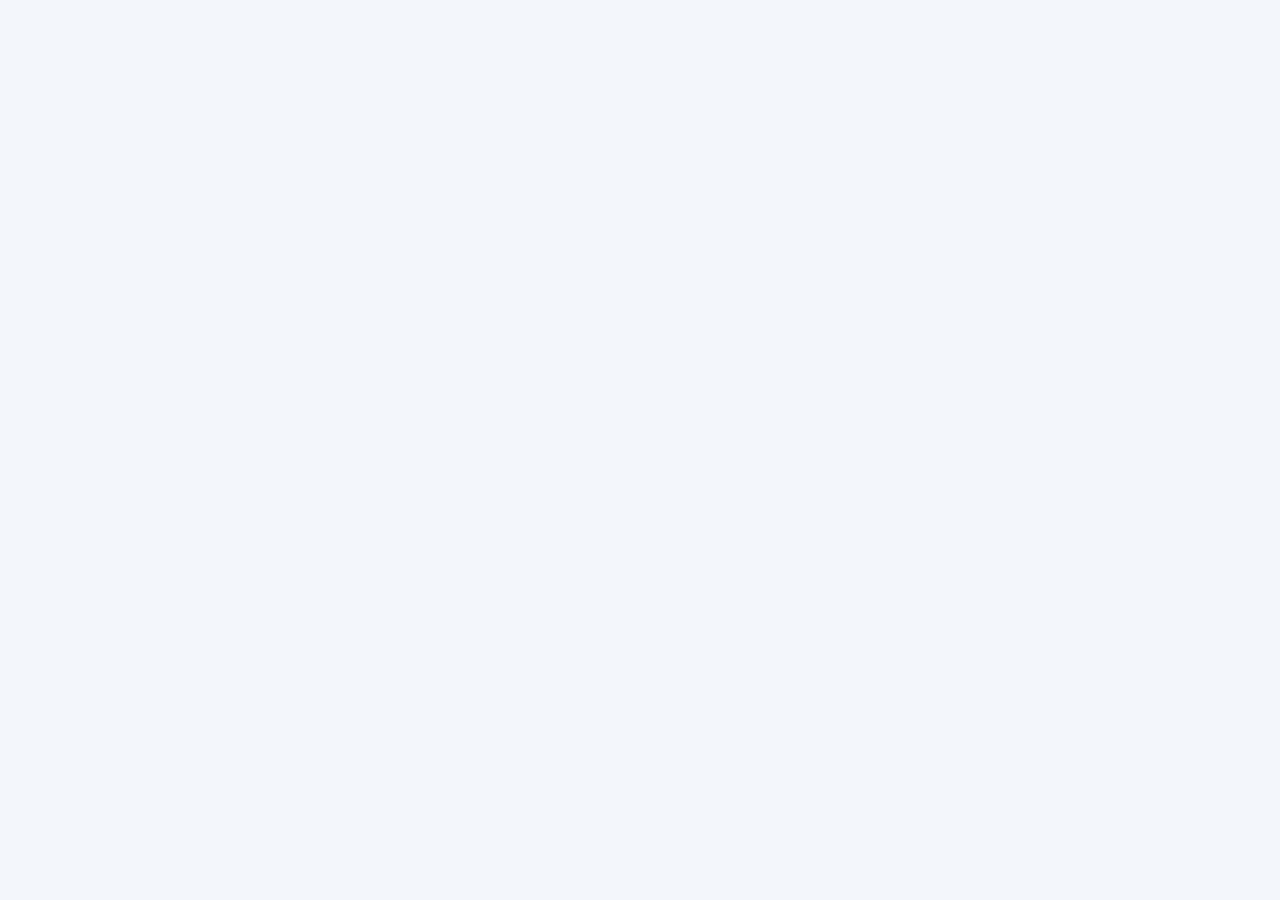
==== admin.html @ e11fe317 "Add files via upload" ====
<!DOCTYPE html>
<html lang="ja">
<head>
  <meta charset="UTF-8">
  <meta name="viewport" content="width=device-width, initial-scale=1.0">
  <title>飲食料品製造業 模擬試験 管理画面</title>
  <link rel="stylesheet" href="style.css">
</head>
<body>
<div id="adminApp"></div>
<script src="config.js"></script>
<script src="admin.js"></script>
</body>
</html>
---- style.css ----
*{box-sizing:border-box}
:root{--navy:#172033;--blue:#2463eb;--light:#f3f6fb;--border:#dce2ea;--text:#1d2735;--muted:#687386;--green:#1f9d62;--yellow:#f0b429;--red:#c53945}
body{margin:0;background:var(--light);color:var(--text);font-family:Arial,"Noto Sans JP",sans-serif}
button,input,select,textarea{font:inherit}.hidden{display:none!important}
.topbar{height:64px;background:var(--navy);color:#fff;display:flex;align-items:center;padding:0 22px;gap:18px;position:sticky;top:0;z-index:10}
.brand{font-weight:800;white-space:nowrap}.top-title{flex:1;color:#d9e1ef}.timer{background:#fff;color:var(--navy);font-weight:800;padding:8px 12px;border-radius:6px;min-width:85px;text-align:center}
.page{max-width:1180px;margin:auto;padding:28px 18px}.hero,.panel{background:#fff;border:1px solid var(--border);border-radius:12px;padding:24px;margin-bottom:18px}
.hero h1{margin:0 0 8px;font-size:28px}.hero p{margin:0;color:var(--muted)}
.exam-list{display:grid;grid-template-columns:repeat(auto-fit,minmax(240px,1fr));gap:16px}
.exam-card{background:#fff;border:1px solid var(--border);border-radius:10px;padding:20px}.exam-card h2{font-size:19px;margin:0 0 8px}
.meta{color:var(--muted);font-size:13px;line-height:1.8;margin-bottom:14px}
.primary{background:var(--blue);border:1px solid var(--blue);color:#fff}.secondary{background:#fff;border:1px solid var(--border);color:var(--text)}
.danger{background:var(--red);border:1px solid var(--red);color:#fff}.btn{padding:10px 15px;border-radius:7px;cursor:pointer;font-weight:700}.full{width:100%}
.form-card{max-width:580px;margin:30px auto;background:#fff;border:1px solid var(--border);border-radius:12px;padding:28px}
.field{margin:14px 0}.field label{display:block;font-weight:700;margin-bottom:7px}.field input,.field select,.field textarea{width:100%;padding:11px;border:1px solid var(--border);border-radius:6px;background:#fff}
.rules{background:#f8fafc;border:1px solid var(--border);padding:14px;border-radius:7px;color:var(--muted);font-size:13px;line-height:1.8;margin:18px 0}
.exam-layout{display:grid;grid-template-columns:250px minmax(0,1fr);min-height:calc(100vh - 64px)}
.sidebar{background:#fff;border-right:1px solid var(--border);padding:17px;display:flex;flex-direction:column;gap:15px}
.student-box{border-bottom:1px solid var(--border);padding-bottom:12px}.student-box small{color:var(--muted)}
.question-grid{display:grid;grid-template-columns:repeat(5,1fr);gap:6px;max-height:430px;overflow:auto}
.q-btn{height:34px;border:1px solid var(--border);background:#fff;border-radius:4px;cursor:pointer;font-weight:700}
.q-btn.current{background:var(--blue);border-color:var(--blue);color:#fff}.q-btn.answered{background:#e9f7ef;border-color:#91d4b2;color:#17724a}.q-btn.marked{box-shadow:inset 0 -4px 0 var(--yellow)}
.legend{font-size:11px;color:var(--muted);line-height:1.8}.submit{margin-top:auto;background:var(--red);color:#fff;border:0;padding:12px;border-radius:7px;cursor:pointer;font-weight:700}
.exam-main{padding:26px 4vw;max-width:1050px;width:100%;margin:auto}.q-head{display:flex;justify-content:space-between;gap:10px;align-items:center;margin-bottom:12px}
.badge{font-size:11px;background:#e8efff;color:var(--blue);padding:5px 8px;border-radius:4px;font-weight:800}
.mark{background:#fff;border:1px solid var(--border);padding:8px 12px;border-radius:6px;cursor:pointer}.mark.active{background:#fff5d8;border-color:var(--yellow)}
.q-card{background:#fff;border:1px solid var(--border);border-radius:10px;padding:30px;min-height:430px}.question{font-size:20px;line-height:1.8;font-weight:600;white-space:pre-wrap;margin-bottom:25px}
.choice{display:flex;gap:12px;padding:15px;border:1px solid var(--border);border-radius:7px;margin:10px 0;cursor:pointer;background:#fff}
.choice.selected{border:2px solid var(--blue);background:#f3f7ff;padding:14px}.letter{width:30px;height:30px;border:1px solid #b9c1ce;border-radius:50%;display:grid;place-items:center;font-weight:700;flex:none}.selected .letter{background:var(--blue);border-color:var(--blue);color:#fff}
.nav{display:flex;justify-content:space-between;margin-top:18px}.nav button{padding:10px 18px;border-radius:6px;cursor:pointer;font-weight:700}
.result-wrap{max-width:900px;margin:30px auto;background:#fff;border:1px solid var(--border);border-radius:12px;padding:26px}
.score{font-size:60px;font-weight:900;text-align:center;color:var(--blue)}.pass{text-align:center;font-size:20px;font-weight:800;color:var(--green)}.fail{text-align:center;font-size:20px;font-weight:800;color:var(--red)}
.summary-grid{display:grid;grid-template-columns:repeat(auto-fit,minmax(150px,1fr));gap:10px;margin:20px 0}.summary-card{background:#f8fafc;border:1px solid var(--border);padding:13px;border-radius:8px}.summary-card b{display:block;font-size:20px;margin-top:5px}
.note{color:var(--muted);font-size:12px;margin-top:12px}
.calc-fab{position:fixed;right:15px;bottom:15px;width:32px;height:32px;border-radius:8px;border:1px solid #bec7d3;background:#fff;box-shadow:0 3px 10px #0002;cursor:pointer;z-index:50;font-size:17px;padding:0}
.calculator{position:fixed;right:15px;bottom:56px;width:190px;background:#fff;border:1px solid #c7ced8;border-radius:9px;box-shadow:0 12px 32px #0003;z-index:49;overflow:hidden}
.calc-head{height:34px;background:var(--navy);color:#fff;display:flex;align-items:center;justify-content:space-between;padding:0 9px;font-size:12px}.calc-head button{border:0;background:none;color:#fff;font-size:18px;cursor:pointer}
.calc-display{width:100%;border:0;border-bottom:1px solid var(--border);padding:10px;text-align:right;font-size:20px;background:#f8fafc}.calc-grid{display:grid;grid-template-columns:repeat(4,1fr);gap:4px;padding:6px}.calc-grid button{height:34px;border:1px solid var(--border);background:#f8fafc;border-radius:4px;cursor:pointer;font-size:12px}.calc-grid .wide{grid-column:span 2}
.admin-tabs{display:flex;gap:8px;flex-wrap:wrap;margin-bottom:16px}.admin-tabs button.active{background:var(--blue);color:#fff;border-color:var(--blue)}
.toolbar{display:flex;gap:10px;flex-wrap:wrap;margin:12px 0}.toolbar input,.toolbar select{padding:10px;border:1px solid var(--border);border-radius:6px;background:#fff}
.table-wrap{overflow:auto}.data-table{width:100%;border-collapse:collapse;font-size:13px}.data-table th,.data-table td{padding:10px;border-bottom:1px solid var(--border);text-align:left;white-space:nowrap}.data-table th{background:#f8fafc}
.cat-mini{font-size:12px;color:var(--muted);line-height:1.6}.weak{color:var(--red);font-weight:700}.good{color:var(--green);font-weight:700}
.code-help{background:#f8fafc;border:1px solid var(--border);padding:12px;border-radius:7px;font-size:12px;white-space:pre-wrap}
@media(max-width:760px){.exam-layout{grid-template-columns:1fr}.sidebar{border-right:0;border-bottom:1px solid var(--border);padding:10px}.student-box,.legend{display:none}.question-grid{grid-template-columns:repeat(11,34px);max-height:none;overflow-x:auto}.exam-main{padding:15px}.q-card{padding:20px;min-height:360px}.top-title{display:none}.brand{font-size:13px}}

/* ===== AIDEM / アイデムグローバル / TEAM アイトク Branding ===== */
.brandbar{
  min-height:78px;background:#fff;border-bottom:1px solid var(--border);
  display:flex;align-items:center;gap:18px;padding:10px 22px;position:sticky;top:0;z-index:20;
  box-shadow:0 2px 10px rgba(23,32,51,.06)
}
.brand-logos{display:flex;align-items:center;gap:10px;min-width:0}
.brand-logo{display:block;object-fit:contain}
.brand-logo.aidem{width:105px;height:40px}
.brand-logo.global{width:190px;height:42px}
.brand-logo.aitoku{width:100px;height:32px}
.brand-sep{font-size:24px;color:#a2acba;font-weight:300}
.team-brand{display:flex;align-items:center;gap:6px;border-left:1px solid #e4e8ee;padding-left:10px}
.team-label{font-size:10px;font-weight:800;letter-spacing:.12em;color:#687386}
.brand-title{flex:1;text-align:right;font-weight:800;color:#263246;font-size:16px}
.brandbar .timer{background:var(--navy);color:#fff}

.exam-card{position:relative;overflow:hidden}
.exam-card-visual{height:105px;margin:-8px -8px 12px;display:flex;align-items:center;justify-content:center;background:#fbfcf8;border-radius:8px}
.exam-mascot{max-height:98px;max-width:92%;object-fit:contain}
.sidebar-mascot{text-align:center;margin-top:auto}
.sidebar-mascot img{max-width:105px;max-height:90px;object-fit:contain;opacity:.92}
.result-wrap{position:relative;overflow:hidden}
.result-mascot{position:absolute;right:18px;top:15px;width:95px;height:85px;display:flex;align-items:center;justify-content:center;opacity:.9}
.result-mascot img{max-width:100%;max-height:100%;object-fit:contain}
.admin-logout{max-width:1180px;margin:12px auto -10px;padding:0 18px;text-align:right}

@media(max-width:900px){
  .brandbar{padding:8px 12px;gap:8px;flex-wrap:wrap}
  .brand-logo.aidem{width:76px;height:30px}
  .brand-logo.global{width:125px;height:31px}
  .brand-logo.aitoku{width:72px;height:25px}
  .brand-sep{font-size:18px}
  .brand-title{width:100%;text-align:left;font-size:13px}
}
@media(max-width:560px){
  .brand-logo.global{width:105px}
  .brand-logo.aidem{width:66px}
  .team-label,.brand-sep{display:none}
  .team-brand{padding-left:5px}
  .brand-logo.aitoku{width:62px}
}

/* Final brand adjustments: exact supplied assets, no TEAM text */
.team-brand{border-left:1px solid #e4e8ee;padding-left:10px;display:flex;align-items:center}
.team-label{display:none!important}
.brand-logo.global{width:210px;height:46px;object-fit:contain}
.brand-logo.aitoku{width:135px;height:42px;object-fit:contain}
.brand-logo.aidem{object-fit:contain}
@media(max-width:700px){
 .brand-logo.global{width:135px;height:32px}
 .brand-logo.aitoku{width:88px;height:30px}
}
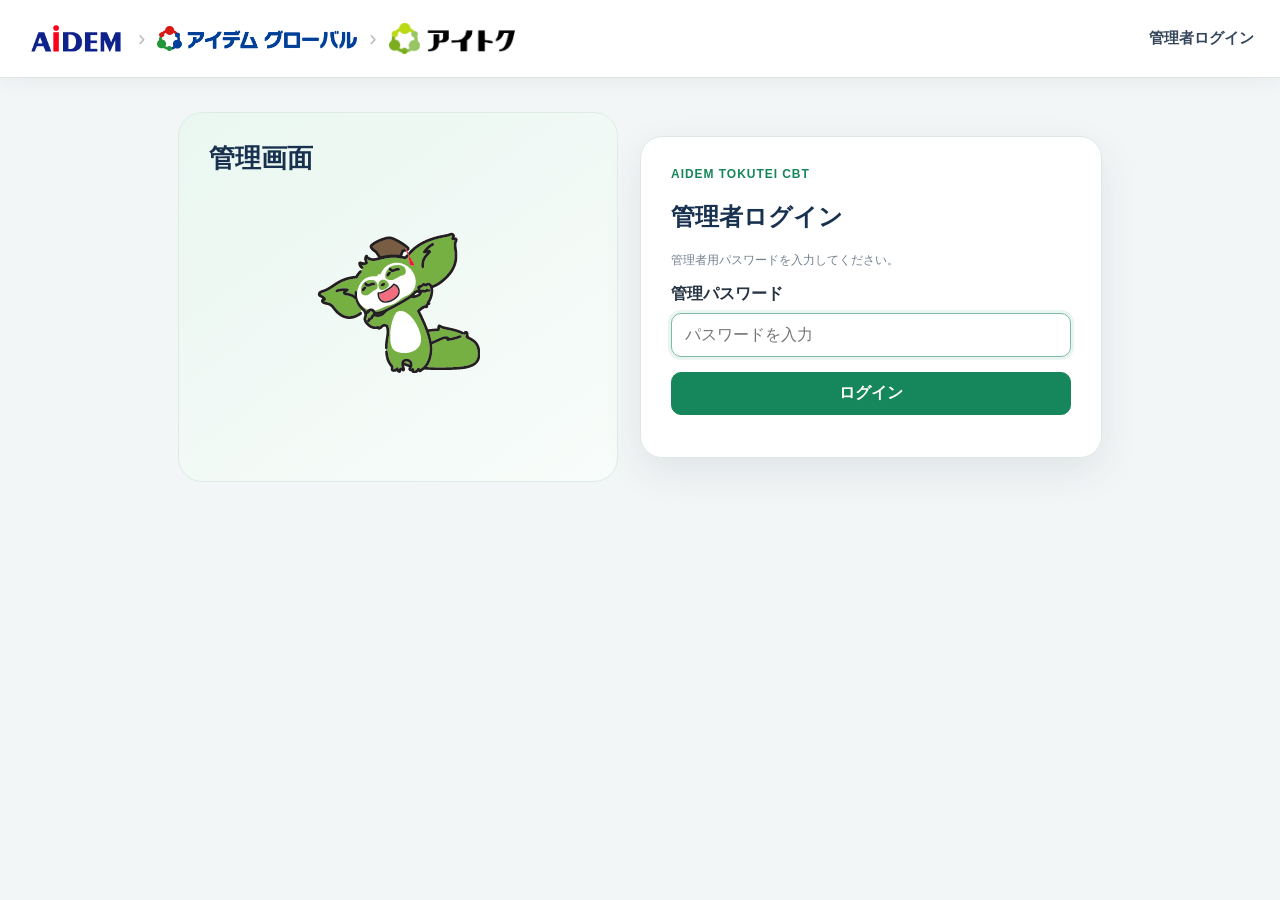
==== commit 7147929e: "Update admin.html" ====
--- a/admin.html
+++ b/admin.html
@@ -1,14 +1,34 @@
 <!DOCTYPE html>
 <html lang="ja">
+
 <head>
+
   <meta charset="UTF-8">
-  <meta name="viewport" content="width=device-width, initial-scale=1.0">
-  <title>飲食料品製造業 模擬試験 管理画面</title>
-  <link rel="stylesheet" href="style.css">
+
+  <meta
+    name="viewport"
+    content="width=device-width, initial-scale=1.0"
+  >
+
+  <title>
+    飲食料品製造業 模擬試験 管理画面
+  </title>
+
+  <link
+    rel="stylesheet"
+    href="style.css"
+  >
+
 </head>
-<body>
-<div id="adminApp"></div>
-<script src="config.js"></script>
-<script src="admin.js"></script>
+
+
+<body class="admin-page">
+
+  <div id="adminApp"></div>
+
+  <script src="config.js"></script>
+  <script src="admin.js"></script>
+
 </body>
-</html>+
+</html>
--- a/style.css
+++ b/style.css
@@ -1,98 +1,1116 @@
 *{box-sizing:border-box}
-:root{--navy:#172033;--blue:#2463eb;--light:#f3f6fb;--border:#dce2ea;--text:#1d2735;--muted:#687386;--green:#1f9d62;--yellow:#f0b429;--red:#c53945}
-body{margin:0;background:var(--light);color:var(--text);font-family:Arial,"Noto Sans JP",sans-serif}
-button,input,select,textarea{font:inherit}.hidden{display:none!important}
-.topbar{height:64px;background:var(--navy);color:#fff;display:flex;align-items:center;padding:0 22px;gap:18px;position:sticky;top:0;z-index:10}
-.brand{font-weight:800;white-space:nowrap}.top-title{flex:1;color:#d9e1ef}.timer{background:#fff;color:var(--navy);font-weight:800;padding:8px 12px;border-radius:6px;min-width:85px;text-align:center}
-.page{max-width:1180px;margin:auto;padding:28px 18px}.hero,.panel{background:#fff;border:1px solid var(--border);border-radius:12px;padding:24px;margin-bottom:18px}
-.hero h1{margin:0 0 8px;font-size:28px}.hero p{margin:0;color:var(--muted)}
-.exam-list{display:grid;grid-template-columns:repeat(auto-fit,minmax(240px,1fr));gap:16px}
-.exam-card{background:#fff;border:1px solid var(--border);border-radius:10px;padding:20px}.exam-card h2{font-size:19px;margin:0 0 8px}
-.meta{color:var(--muted);font-size:13px;line-height:1.8;margin-bottom:14px}
-.primary{background:var(--blue);border:1px solid var(--blue);color:#fff}.secondary{background:#fff;border:1px solid var(--border);color:var(--text)}
-.danger{background:var(--red);border:1px solid var(--red);color:#fff}.btn{padding:10px 15px;border-radius:7px;cursor:pointer;font-weight:700}.full{width:100%}
-.form-card{max-width:580px;margin:30px auto;background:#fff;border:1px solid var(--border);border-radius:12px;padding:28px}
-.field{margin:14px 0}.field label{display:block;font-weight:700;margin-bottom:7px}.field input,.field select,.field textarea{width:100%;padding:11px;border:1px solid var(--border);border-radius:6px;background:#fff}
-.rules{background:#f8fafc;border:1px solid var(--border);padding:14px;border-radius:7px;color:var(--muted);font-size:13px;line-height:1.8;margin:18px 0}
-.exam-layout{display:grid;grid-template-columns:250px minmax(0,1fr);min-height:calc(100vh - 64px)}
-.sidebar{background:#fff;border-right:1px solid var(--border);padding:17px;display:flex;flex-direction:column;gap:15px}
-.student-box{border-bottom:1px solid var(--border);padding-bottom:12px}.student-box small{color:var(--muted)}
-.question-grid{display:grid;grid-template-columns:repeat(5,1fr);gap:6px;max-height:430px;overflow:auto}
-.q-btn{height:34px;border:1px solid var(--border);background:#fff;border-radius:4px;cursor:pointer;font-weight:700}
-.q-btn.current{background:var(--blue);border-color:var(--blue);color:#fff}.q-btn.answered{background:#e9f7ef;border-color:#91d4b2;color:#17724a}.q-btn.marked{box-shadow:inset 0 -4px 0 var(--yellow)}
-.legend{font-size:11px;color:var(--muted);line-height:1.8}.submit{margin-top:auto;background:var(--red);color:#fff;border:0;padding:12px;border-radius:7px;cursor:pointer;font-weight:700}
-.exam-main{padding:26px 4vw;max-width:1050px;width:100%;margin:auto}.q-head{display:flex;justify-content:space-between;gap:10px;align-items:center;margin-bottom:12px}
-.badge{font-size:11px;background:#e8efff;color:var(--blue);padding:5px 8px;border-radius:4px;font-weight:800}
-.mark{background:#fff;border:1px solid var(--border);padding:8px 12px;border-radius:6px;cursor:pointer}.mark.active{background:#fff5d8;border-color:var(--yellow)}
-.q-card{background:#fff;border:1px solid var(--border);border-radius:10px;padding:30px;min-height:430px}.question{font-size:20px;line-height:1.8;font-weight:600;white-space:pre-wrap;margin-bottom:25px}
-.choice{display:flex;gap:12px;padding:15px;border:1px solid var(--border);border-radius:7px;margin:10px 0;cursor:pointer;background:#fff}
-.choice.selected{border:2px solid var(--blue);background:#f3f7ff;padding:14px}.letter{width:30px;height:30px;border:1px solid #b9c1ce;border-radius:50%;display:grid;place-items:center;font-weight:700;flex:none}.selected .letter{background:var(--blue);border-color:var(--blue);color:#fff}
-.nav{display:flex;justify-content:space-between;margin-top:18px}.nav button{padding:10px 18px;border-radius:6px;cursor:pointer;font-weight:700}
-.result-wrap{max-width:900px;margin:30px auto;background:#fff;border:1px solid var(--border);border-radius:12px;padding:26px}
-.score{font-size:60px;font-weight:900;text-align:center;color:var(--blue)}.pass{text-align:center;font-size:20px;font-weight:800;color:var(--green)}.fail{text-align:center;font-size:20px;font-weight:800;color:var(--red)}
-.summary-grid{display:grid;grid-template-columns:repeat(auto-fit,minmax(150px,1fr));gap:10px;margin:20px 0}.summary-card{background:#f8fafc;border:1px solid var(--border);padding:13px;border-radius:8px}.summary-card b{display:block;font-size:20px;margin-top:5px}
-.note{color:var(--muted);font-size:12px;margin-top:12px}
-.calc-fab{position:fixed;right:15px;bottom:15px;width:32px;height:32px;border-radius:8px;border:1px solid #bec7d3;background:#fff;box-shadow:0 3px 10px #0002;cursor:pointer;z-index:50;font-size:17px;padding:0}
-.calculator{position:fixed;right:15px;bottom:56px;width:190px;background:#fff;border:1px solid #c7ced8;border-radius:9px;box-shadow:0 12px 32px #0003;z-index:49;overflow:hidden}
-.calc-head{height:34px;background:var(--navy);color:#fff;display:flex;align-items:center;justify-content:space-between;padding:0 9px;font-size:12px}.calc-head button{border:0;background:none;color:#fff;font-size:18px;cursor:pointer}
-.calc-display{width:100%;border:0;border-bottom:1px solid var(--border);padding:10px;text-align:right;font-size:20px;background:#f8fafc}.calc-grid{display:grid;grid-template-columns:repeat(4,1fr);gap:4px;padding:6px}.calc-grid button{height:34px;border:1px solid var(--border);background:#f8fafc;border-radius:4px;cursor:pointer;font-size:12px}.calc-grid .wide{grid-column:span 2}
-.admin-tabs{display:flex;gap:8px;flex-wrap:wrap;margin-bottom:16px}.admin-tabs button.active{background:var(--blue);color:#fff;border-color:var(--blue)}
-.toolbar{display:flex;gap:10px;flex-wrap:wrap;margin:12px 0}.toolbar input,.toolbar select{padding:10px;border:1px solid var(--border);border-radius:6px;background:#fff}
-.table-wrap{overflow:auto}.data-table{width:100%;border-collapse:collapse;font-size:13px}.data-table th,.data-table td{padding:10px;border-bottom:1px solid var(--border);text-align:left;white-space:nowrap}.data-table th{background:#f8fafc}
-.cat-mini{font-size:12px;color:var(--muted);line-height:1.6}.weak{color:var(--red);font-weight:700}.good{color:var(--green);font-weight:700}
-.code-help{background:#f8fafc;border:1px solid var(--border);padding:12px;border-radius:7px;font-size:12px;white-space:pre-wrap}
-@media(max-width:760px){.exam-layout{grid-template-columns:1fr}.sidebar{border-right:0;border-bottom:1px solid var(--border);padding:10px}.student-box,.legend{display:none}.question-grid{grid-template-columns:repeat(11,34px);max-height:none;overflow-x:auto}.exam-main{padding:15px}.q-card{padding:20px;min-height:360px}.top-title{display:none}.brand{font-size:13px}}
-
-/* ===== AIDEM / アイデムグローバル / TEAM アイトク Branding ===== */
+
+:root{
+  --navy:#18314f;
+  --blue:#2674d9;
+  --mint:#eaf7f1;
+  --mint2:#f5fbf8;
+  --green:#16865c;
+  --light:#f4f7f8;
+  --border:#dfe7e5;
+  --text:#253342;
+  --muted:#72808e;
+  --yellow:#e9ad31;
+  --red:#c64b57;
+  --white:#fff;
+  --shadow:0 14px 38px rgba(31,58,72,.09);
+}
+
+html{
+  min-height:100%;
+}
+
+body{
+  margin:0;
+  min-height:100vh;
+  background:linear-gradient(
+    180deg,
+    #f7fbf9 0,
+    #f3f6f8 46%,
+    #eef4f3 100%
+  );
+  color:var(--text);
+  font-family:Arial,"Noto Sans JP",sans-serif;
+}
+
+button,
+input,
+select,
+textarea{
+  font:inherit;
+}
+
+.hidden{
+  display:none!important;
+}
+
+/* =========================
+   BUTTON
+========================= */
+
+button{
+  transition:.18s ease;
+}
+
+.btn{
+  padding:10px 16px;
+  border-radius:10px;
+  cursor:pointer;
+  font-weight:800;
+}
+
+.btn:hover:not(:disabled){
+  transform:translateY(-1px);
+}
+
+.btn:disabled{
+  opacity:.55;
+  cursor:not-allowed;
+}
+
+.primary{
+  background:var(--green);
+  border:1px solid var(--green);
+  color:#fff;
+}
+
+.secondary{
+  background:#fff;
+  border:1px solid var(--border);
+  color:var(--text);
+}
+
+.danger{
+  background:var(--red);
+  border:1px solid var(--red);
+  color:#fff;
+}
+
+.full{
+  width:100%;
+}
+
+/* =========================
+   HEADER / LOGO
+========================= */
+
 .brandbar{
-  min-height:78px;background:#fff;border-bottom:1px solid var(--border);
-  display:flex;align-items:center;gap:18px;padding:10px 22px;position:sticky;top:0;z-index:20;
-  box-shadow:0 2px 10px rgba(23,32,51,.06)
-}
-.brand-logos{display:flex;align-items:center;gap:10px;min-width:0}
-.brand-logo{display:block;object-fit:contain}
-.brand-logo.aidem{width:105px;height:40px}
-.brand-logo.global{width:190px;height:42px}
-.brand-logo.aitoku{width:100px;height:32px}
-.brand-sep{font-size:24px;color:#a2acba;font-weight:300}
-.team-brand{display:flex;align-items:center;gap:6px;border-left:1px solid #e4e8ee;padding-left:10px}
-.team-label{font-size:10px;font-weight:800;letter-spacing:.12em;color:#687386}
-.brand-title{flex:1;text-align:right;font-weight:800;color:#263246;font-size:16px}
-.brandbar .timer{background:var(--navy);color:#fff}
-
-.exam-card{position:relative;overflow:hidden}
-.exam-card-visual{height:105px;margin:-8px -8px 12px;display:flex;align-items:center;justify-content:center;background:#fbfcf8;border-radius:8px}
-.exam-mascot{max-height:98px;max-width:92%;object-fit:contain}
-.sidebar-mascot{text-align:center;margin-top:auto}
-.sidebar-mascot img{max-width:105px;max-height:90px;object-fit:contain;opacity:.92}
-.result-wrap{position:relative;overflow:hidden}
-.result-mascot{position:absolute;right:18px;top:15px;width:95px;height:85px;display:flex;align-items:center;justify-content:center;opacity:.9}
-.result-mascot img{max-width:100%;max-height:100%;object-fit:contain}
-.admin-logout{max-width:1180px;margin:12px auto -10px;padding:0 18px;text-align:right}
-
-@media(max-width:900px){
-  .brandbar{padding:8px 12px;gap:8px;flex-wrap:wrap}
-  .brand-logo.aidem{width:76px;height:30px}
-  .brand-logo.global{width:125px;height:31px}
-  .brand-logo.aitoku{width:72px;height:25px}
-  .brand-sep{font-size:18px}
-  .brand-title{width:100%;text-align:left;font-size:13px}
-}
-@media(max-width:560px){
-  .brand-logo.global{width:105px}
-  .brand-logo.aidem{width:66px}
-  .team-label,.brand-sep{display:none}
-  .team-brand{padding-left:5px}
-  .brand-logo.aitoku{width:62px}
-}
-
-/* Final brand adjustments: exact supplied assets, no TEAM text */
-.team-brand{border-left:1px solid #e4e8ee;padding-left:10px;display:flex;align-items:center}
-.team-label{display:none!important}
-.brand-logo.global{width:210px;height:46px;object-fit:contain}
-.brand-logo.aitoku{width:135px;height:42px;object-fit:contain}
-.brand-logo.aidem{object-fit:contain}
-@media(max-width:700px){
- .brand-logo.global{width:135px;height:32px}
- .brand-logo.aitoku{width:88px;height:30px}
-}
+  min-height:78px;
+  background:rgba(255,255,255,.96);
+  border-bottom:1px solid var(--border);
+  display:flex;
+  align-items:center;
+  gap:18px;
+  padding:10px 26px;
+  position:sticky;
+  top:0;
+  z-index:20;
+  box-shadow:0 3px 18px rgba(23,49,63,.06);
+  backdrop-filter:blur(10px);
+}
+
+.brand-logos{
+  display:flex;
+  align-items:center;
+  gap:12px;
+  min-width:0;
+}
+
+.brand-logo{
+  display:block;
+  object-fit:contain;
+}
+
+.brand-logo.aidem{
+  width:100px;
+  height:38px;
+}
+
+.brand-logo.global{
+  width:200px;
+  height:44px;
+}
+
+.brand-logo.aitoku{
+  width:126px;
+  height:40px;
+}
+
+.brand-sep{
+  font-size:22px;
+  color:#b4bfbd;
+}
+
+.brand-title{
+  flex:1;
+  text-align:right;
+  font-weight:800;
+  color:#35465a;
+  font-size:15px;
+}
+
+.timer{
+  background:var(--navy);
+  color:#fff;
+  font-weight:900;
+  padding:9px 14px;
+  border-radius:10px;
+  min-width:88px;
+  text-align:center;
+  letter-spacing:.05em;
+  box-shadow:0 5px 14px rgba(24,49,79,.16);
+}
+
+/* =========================
+   COMMON PAGE
+========================= */
+
+.page{
+  max-width:1180px;
+  margin:auto;
+  padding:30px 20px;
+}
+
+.hero{
+  position:relative;
+  overflow:hidden;
+  background:linear-gradient(135deg,#fff 0,#f4fbf7 100%);
+  border:1px solid var(--border);
+  border-radius:20px;
+  padding:28px 30px;
+  margin-bottom:20px;
+  box-shadow:var(--shadow);
+}
+
+.hero:after{
+  content:"";
+  position:absolute;
+  width:180px;
+  height:180px;
+  border-radius:50%;
+  right:-70px;
+  top:-95px;
+  background:#dff3e8;
+}
+
+.hero h1{
+  position:relative;
+  z-index:1;
+  margin:0 0 8px;
+  font-size:28px;
+  color:var(--navy);
+}
+
+.hero p{
+  position:relative;
+  z-index:1;
+  margin:0;
+  color:var(--muted);
+}
+
+.panel{
+  background:#fff;
+  border:1px solid var(--border);
+  border-radius:16px;
+  padding:22px;
+  margin-bottom:18px;
+  box-shadow:0 8px 25px rgba(31,58,72,.05);
+}
+
+/* =========================
+   FORM
+========================= */
+
+.form-card{
+  position:relative;
+  max-width:610px;
+  margin:32px auto;
+  background:rgba(255,255,255,.98);
+  border:1px solid var(--border);
+  border-radius:22px;
+  padding:30px;
+  box-shadow:var(--shadow);
+  overflow:hidden;
+}
+
+.form-card h2,
+.form-card h3{
+  color:var(--navy);
+}
+
+.field{
+  margin:15px 0;
+}
+
+.field label{
+  display:block;
+  font-weight:800;
+  margin-bottom:8px;
+}
+
+.field input,
+.field select,
+.field textarea{
+  width:100%;
+  padding:12px 13px;
+  border:1px solid #d6e1df;
+  border-radius:10px;
+  background:#fff;
+  outline:none;
+}
+
+.field input:focus,
+.field select:focus,
+.field textarea:focus{
+  border-color:#7ebba1;
+  box-shadow:0 0 0 3px rgba(22,134,92,.09);
+}
+
+/* =========================
+   STUDENT LOGIN
+========================= */
+
+.login-card{
+  padding-top:115px;
+}
+
+.login-card h2{
+  text-align:center;
+  margin-top:0;
+}
+
+.login-guide{
+  text-align:center;
+  color:var(--muted);
+}
+
+.login-main-character{
+  position:absolute;
+  top:12px;
+  left:50%;
+  transform:translateX(-50%);
+  height:100px;
+  display:flex;
+  align-items:flex-end;
+  justify-content:center;
+}
+
+.login-main-character img{
+  max-height:94px;
+  max-width:150px;
+  object-fit:contain;
+}
+
+.login-deco{
+  position:absolute;
+  max-width:90px;
+  max-height:95px;
+  object-fit:contain;
+  opacity:.95;
+}
+
+.login-deco-left{
+  left:-16px;
+  bottom:18px;
+}
+
+.login-deco-right{
+  right:-15px;
+  bottom:18px;
+}
+
+/* =========================
+   STUDENT INFORMATION
+========================= */
+
+.student-info{
+  display:grid;
+  grid-template-columns:1.4fr 1fr 1fr;
+  gap:10px;
+}
+
+.student-info>div{
+  background:var(--mint2);
+  border:1px solid #dcece5;
+  border-radius:12px;
+  padding:13px;
+}
+
+.student-info br{
+  display:none;
+}
+
+.student-info small,
+.student-box small{
+  color:var(--muted);
+}
+
+/* =========================
+   EXAM LIST
+========================= */
+
+.exam-list{
+  display:grid;
+  grid-template-columns:repeat(
+    auto-fit,
+    minmax(245px,1fr)
+  );
+  gap:18px;
+}
+
+.exam-card{
+  position:relative;
+  overflow:hidden;
+  background:#fff;
+  border:1px solid var(--border);
+  border-radius:18px;
+  padding:17px;
+  box-shadow:0 8px 25px rgba(31,58,72,.06);
+  transition:.2s ease;
+}
+
+.exam-card:hover{
+  transform:translateY(-3px);
+  box-shadow:var(--shadow);
+}
+
+.exam-card-visual{
+  height:125px;
+  margin:-4px -4px 15px;
+  display:flex;
+  align-items:center;
+  justify-content:center;
+  background:linear-gradient(
+    145deg,
+    #f4fbf7,
+    #fff
+  );
+  border:1px solid #edf3f0;
+  border-radius:14px;
+}
+
+.exam-mascot{
+  max-height:115px;
+  max-width:90%;
+  object-fit:contain;
+}
+
+.exam-card h2{
+  font-size:19px;
+  margin:0 0 9px;
+  color:var(--navy);
+}
+
+.meta{
+  color:var(--muted);
+  font-size:13px;
+  line-height:1.8;
+  margin-bottom:15px;
+}
+
+.rules{
+  background:var(--mint2);
+  border:1px solid #dcece5;
+  padding:15px;
+  border-radius:12px;
+  color:#5d6d72;
+  font-size:13px;
+  line-height:1.9;
+  margin:18px 0;
+}
+
+/* =========================
+   CBT EXAM
+========================= */
+
+.exam-layout{
+  display:grid;
+  grid-template-columns:260px minmax(0,1fr);
+  min-height:calc(100vh - 78px);
+}
+
+.sidebar{
+  background:rgba(255,255,255,.96);
+  border-right:1px solid var(--border);
+  padding:18px;
+  display:flex;
+  flex-direction:column;
+  gap:15px;
+}
+
+.student-box{
+  border-bottom:1px solid var(--border);
+  padding-bottom:13px;
+}
+
+.question-grid{
+  display:grid;
+  grid-template-columns:repeat(5,1fr);
+  gap:7px;
+  max-height:390px;
+  overflow:auto;
+}
+
+.q-btn{
+  height:35px;
+  border:1px solid var(--border);
+  background:#fff;
+  border-radius:8px;
+  cursor:pointer;
+  font-weight:800;
+}
+
+.q-btn.current{
+  background:var(--navy);
+  border-color:var(--navy);
+  color:#fff;
+}
+
+.q-btn.answered{
+  background:#e8f6ef;
+  border-color:#9ed3bc;
+  color:#14744f;
+}
+
+.q-btn.marked{
+  box-shadow:inset 0 -4px 0 var(--yellow);
+}
+
+.legend{
+  font-size:11px;
+  color:var(--muted);
+  line-height:1.8;
+}
+
+.sidebar-mascot{
+  text-align:center;
+  margin-top:auto;
+  min-height:92px;
+}
+
+.sidebar-mascot img{
+  max-width:120px;
+  max-height:100px;
+  object-fit:contain;
+}
+
+.submit{
+  background:#fff0f1;
+  color:#a93945;
+  border:1px solid #efc4c8;
+  padding:12px;
+  border-radius:10px;
+  cursor:pointer;
+  font-weight:800;
+}
+
+.exam-main{
+  padding:28px 4vw;
+  max-width:1050px;
+  width:100%;
+  margin:auto;
+}
+
+.q-head{
+  display:flex;
+  justify-content:space-between;
+  gap:10px;
+  align-items:center;
+  margin-bottom:13px;
+}
+
+.badge{
+  font-size:11px;
+  background:#eaf2ff;
+  color:#2765b5;
+  padding:6px 9px;
+  border-radius:7px;
+  font-weight:800;
+}
+
+.mark{
+  background:#fff;
+  border:1px solid var(--border);
+  padding:8px 12px;
+  border-radius:9px;
+  cursor:pointer;
+}
+
+.mark.active{
+  background:#fff7df;
+  border-color:#e9bd58;
+}
+
+.q-card{
+  background:#fff;
+  border:1px solid var(--border);
+  border-radius:18px;
+  padding:32px;
+  min-height:430px;
+  box-shadow:0 10px 28px rgba(31,58,72,.05);
+}
+
+.question{
+  font-size:20px;
+  line-height:1.8;
+  font-weight:700;
+  white-space:pre-wrap;
+  margin-bottom:25px;
+}
+
+.choice{
+  display:flex;
+  align-items:center;
+  gap:13px;
+  padding:15px;
+  border:1px solid var(--border);
+  border-radius:12px;
+  margin:10px 0;
+  cursor:pointer;
+  background:#fff;
+  transition:.15s;
+}
+
+.choice:hover{
+  border-color:#9cc9b6;
+  background:#fbfefc;
+}
+
+.choice.selected{
+  border:2px solid var(--green);
+  background:#f0faf5;
+  padding:14px;
+}
+
+.letter{
+  width:31px;
+  height:31px;
+  border:1px solid #b9c6c3;
+  border-radius:50%;
+  display:grid;
+  place-items:center;
+  font-weight:800;
+  flex:none;
+}
+
+.selected .letter{
+  background:var(--green);
+  border-color:var(--green);
+  color:#fff;
+}
+
+.nav{
+  display:flex;
+  justify-content:space-between;
+  margin-top:18px;
+}
+
+.nav button{
+  padding:10px 18px;
+  border-radius:10px;
+  cursor:pointer;
+  font-weight:800;
+}
+
+/* =========================
+   RESULT
+========================= */
+
+.result-wrap{
+  position:relative;
+  overflow:hidden;
+  max-width:900px;
+  margin:32px auto;
+  background:#fff;
+  border:1px solid var(--border);
+  border-radius:22px;
+  padding:30px;
+  box-shadow:var(--shadow);
+}
+
+.result-mascot{
+  position:absolute;
+  right:22px;
+  top:18px;
+  width:110px;
+  height:100px;
+  display:flex;
+  align-items:center;
+  justify-content:center;
+}
+
+.result-mascot img{
+  max-width:100%;
+  max-height:100%;
+  object-fit:contain;
+}
+
+.score{
+  font-size:62px;
+  font-weight:900;
+  text-align:center;
+  color:var(--navy);
+}
+
+.pass{
+  text-align:center;
+  font-size:21px;
+  font-weight:900;
+  color:var(--green);
+}
+
+.fail{
+  text-align:center;
+  font-size:21px;
+  font-weight:900;
+  color:var(--red);
+}
+
+.summary-grid{
+  display:grid;
+  grid-template-columns:repeat(
+    auto-fit,
+    minmax(150px,1fr)
+  );
+  gap:11px;
+  margin:22px 0;
+}
+
+.summary-card{
+  background:var(--mint2);
+  border:1px solid #dcece5;
+  padding:14px;
+  border-radius:12px;
+}
+
+.summary-card b{
+  display:block;
+  font-size:20px;
+  margin-top:5px;
+}
+
+.note{
+  color:var(--muted);
+  font-size:12px;
+  margin-top:12px;
+}
+
+/* =========================
+   CALCULATOR
+========================= */
+
+.calc-fab{
+  position:fixed;
+  right:15px;
+  bottom:15px;
+  width:34px;
+  height:34px;
+  border-radius:9px;
+  border:1px solid #c7d3d0;
+  background:#fff;
+  box-shadow:0 4px 14px #0002;
+  cursor:pointer;
+  z-index:50;
+  font-size:17px;
+  padding:0;
+}
+
+.calculator{
+  position:fixed;
+  right:15px;
+  bottom:58px;
+  width:190px;
+  background:#fff;
+  border:1px solid #cbd5d3;
+  border-radius:10px;
+  box-shadow:0 12px 32px #0003;
+  z-index:49;
+  overflow:hidden;
+}
+
+.calc-head{
+  height:34px;
+  background:var(--navy);
+  color:#fff;
+  display:flex;
+  align-items:center;
+  justify-content:space-between;
+  padding:0 9px;
+  font-size:12px;
+}
+
+.calc-head button{
+  border:0;
+  background:none;
+  color:#fff;
+  font-size:18px;
+  cursor:pointer;
+}
+
+.calc-display{
+  width:100%;
+  border:0;
+  border-bottom:1px solid var(--border);
+  padding:10px;
+  text-align:right;
+  font-size:20px;
+  background:#f8faf9;
+}
+
+.calc-grid{
+  display:grid;
+  grid-template-columns:repeat(4,1fr);
+  gap:4px;
+  padding:6px;
+}
+
+.calc-grid button{
+  height:34px;
+  border:1px solid var(--border);
+  background:#f8faf9;
+  border-radius:5px;
+  cursor:pointer;
+  font-size:12px;
+}
+
+.calc-grid .wide{
+  grid-column:span 2;
+}
+
+/* =========================
+   ADMIN
+========================= */
+
+.admin-page{
+  background:#f3f6f7;
+}
+
+.admin-logout{
+  max-width:1180px;
+  margin:14px auto -10px;
+  padding:0 20px;
+  text-align:right;
+}
+
+.admin-tabs{
+  display:flex;
+  gap:8px;
+  flex-wrap:wrap;
+  margin-bottom:17px;
+  background:#fff;
+  border:1px solid var(--border);
+  border-radius:14px;
+  padding:8px;
+  box-shadow:0 6px 18px rgba(31,58,72,.04);
+}
+
+.admin-tabs button{
+  border-radius:9px;
+}
+
+.admin-tabs button.active{
+  background:var(--navy);
+  color:#fff;
+  border-color:var(--navy);
+}
+
+.toolbar{
+  display:flex;
+  gap:10px;
+  flex-wrap:wrap;
+  margin:14px 0;
+}
+
+.toolbar input,
+.toolbar select{
+  padding:10px 12px;
+  border:1px solid var(--border);
+  border-radius:9px;
+  background:#fff;
+}
+
+.table-wrap{
+  overflow:auto;
+  border:1px solid var(--border);
+  border-radius:12px;
+}
+
+.data-table{
+  width:100%;
+  border-collapse:collapse;
+  font-size:13px;
+  background:#fff;
+}
+
+.data-table th,
+.data-table td{
+  padding:11px 12px;
+  border-bottom:1px solid #e8eeec;
+  text-align:left;
+  white-space:nowrap;
+  vertical-align:top;
+}
+
+.data-table th{
+  background:#f3f8f6;
+  color:#40545d;
+  font-size:12px;
+}
+
+.data-table tbody tr:hover{
+  background:#fbfdfc;
+}
+
+.cat-mini{
+  font-size:12px;
+  color:var(--muted);
+  line-height:1.65;
+}
+
+.weak{
+  color:var(--red);
+  font-weight:800;
+}
+
+.good{
+  color:var(--green);
+  font-weight:800;
+}
+
+.code-help{
+  background:#f7faf9;
+  border:1px solid var(--border);
+  padding:14px;
+  border-radius:11px;
+  font-size:12px;
+  white-space:pre-wrap;
+}
+
+/* =========================
+   ADMIN LOGIN
+========================= */
+
+.admin-login-shell{
+  max-width:960px;
+  margin:34px auto;
+  padding:0 18px;
+  display:grid;
+  grid-template-columns:1fr 1.05fr;
+  gap:22px;
+  align-items:center;
+}
+
+.admin-login-art{
+  min-height:370px;
+  border-radius:24px;
+  background:linear-gradient(
+    145deg,
+    #eaf7f1,
+    #f8fcfa
+  );
+  border:1px solid #dcece5;
+  display:flex;
+  align-items:center;
+  justify-content:center;
+  position:relative;
+  overflow:hidden;
+}
+
+.admin-login-art:before{
+  content:"管理画面";
+  position:absolute;
+  top:28px;
+  left:30px;
+  color:var(--navy);
+  font-size:26px;
+  font-weight:900;
+}
+
+.admin-login-art img{
+  max-width:220px;
+  max-height:230px;
+  object-fit:contain;
+  margin-top:45px;
+}
+
+.admin-login-shell .form-card{
+  margin:0;
+  width:100%;
+}
+
+.admin-kicker{
+  color:var(--green);
+  font-weight:900;
+  font-size:12px;
+  letter-spacing:.08em;
+}
+
+/* =========================
+   ADMIN DASHBOARD
+========================= */
+
+.admin-dashboard-head{
+  display:flex;
+  align-items:center;
+  justify-content:space-between;
+  gap:20px;
+  background:linear-gradient(
+    135deg,
+    #fff,
+    #f2faf6
+  );
+  border:1px solid var(--border);
+  border-radius:18px;
+  padding:18px 22px;
+  margin-bottom:16px;
+}
+
+.admin-dashboard-head h1{
+  font-size:22px;
+  margin:0;
+  color:var(--navy);
+}
+
+.admin-dashboard-head p{
+  margin:5px 0 0;
+  color:var(--muted);
+  font-size:13px;
+}
+
+.admin-dashboard-head img{
+  max-width:95px;
+  max-height:75px;
+  object-fit:contain;
+}
+
+/* =========================
+   RESPONSIVE
+========================= */
+
+@media(max-width:820px){
+
+  .exam-layout{
+    grid-template-columns:1fr;
+  }
+
+  .sidebar{
+    border-right:0;
+    border-bottom:1px solid var(--border);
+    padding:11px;
+  }
+
+  .student-box,
+  .legend,
+  .sidebar-mascot{
+    display:none;
+  }
+
+  .question-grid{
+    grid-template-columns:repeat(11,35px);
+    max-height:none;
+    overflow-x:auto;
+  }
+
+  .exam-main{
+    padding:16px;
+  }
+
+  .q-card{
+    padding:21px;
+    min-height:360px;
+  }
+
+  .student-info{
+    grid-template-columns:1fr;
+  }
+
+  .admin-login-shell{
+    grid-template-columns:1fr;
+  }
+
+  .admin-login-art{
+    min-height:210px;
+  }
+
+  .admin-login-art img{
+    max-height:145px;
+  }
+
+  .brand-title{
+    display:none;
+  }
+}
+
+@media(max-width:600px){
+
+  .brandbar{
+    padding:8px 10px;
+    gap:6px;
+    min-height:62px;
+  }
+
+  .brand-logos{
+    gap:5px;
+  }
+
+  .brand-logo.aidem{
+    width:62px;
+    height:28px;
+  }
+
+  .brand-logo.global{
+    width:108px;
+    height:30px;
+  }
+
+  .brand-logo.aitoku{
+    width:72px;
+    height:28px;
+  }
+
+  .brand-sep{
+    font-size:15px;
+  }
+
+  .page{
+    padding:18px 12px;
+  }
+
+  .hero{
+    padding:22px 18px;
+  }
+
+  .hero h1{
+    font-size:22px;
+  }
+
+  .form-card{
+    margin:20px 12px;
+    padding:22px;
+  }
+
+  .login-card{
+    padding-top:105px;
+  }
+
+  .login-deco{
+    max-width:62px;
+  }
+
+  .q-head{
+    align-items:flex-start;
+  }
+
+  .question{
+    font-size:18px;
+  }
+
+  .result-mascot{
+    width:72px;
+    height:68px;
+  }
+
+  .score{
+    font-size:50px;
+  }
+}
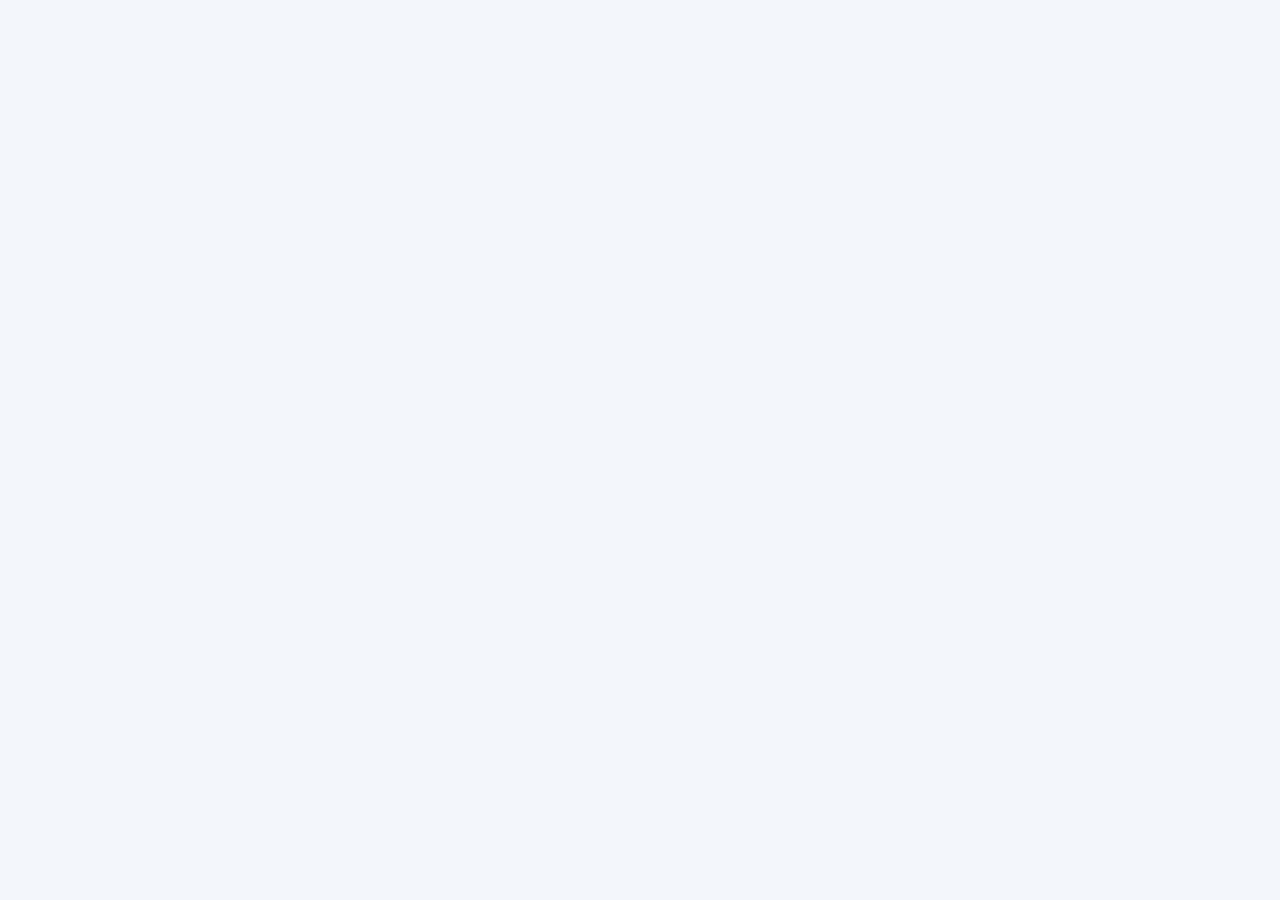
==== commit afb71e82: "Add files via upload" ====
--- a/admin.html
+++ b/admin.html
@@ -1,34 +1,14 @@
 <!DOCTYPE html>
 <html lang="ja">
-
 <head>
-
   <meta charset="UTF-8">
-
-  <meta
-    name="viewport"
-    content="width=device-width, initial-scale=1.0"
-  >
-
-  <title>
-    飲食料品製造業 模擬試験 管理画面
-  </title>
-
-  <link
-    rel="stylesheet"
-    href="style.css"
-  >
-
+  <meta name="viewport" content="width=device-width, initial-scale=1.0">
+  <title>飲食料品製造業 模擬試験 管理画面</title>
+  <link rel="stylesheet" href="style.css">
 </head>
-
-
-<body class="admin-page">
-
-  <div id="adminApp"></div>
-
-  <script src="config.js"></script>
-  <script src="admin.js"></script>
-
+<body>
+<div id="adminApp"></div>
+<script src="config.js"></script>
+<script src="admin.js"></script>
 </body>
-
-</html>
+</html>
--- a/style.css
+++ b/style.css
@@ -1,1116 +1,98 @@
 *{box-sizing:border-box}
+:root{--navy:#172033;--blue:#2463eb;--light:#f3f6fb;--border:#dce2ea;--text:#1d2735;--muted:#687386;--green:#1f9d62;--yellow:#f0b429;--red:#c53945}
+body{margin:0;background:var(--light);color:var(--text);font-family:Arial,"Noto Sans JP",sans-serif}
+button,input,select,textarea{font:inherit}.hidden{display:none!important}
+.topbar{height:64px;background:var(--navy);color:#fff;display:flex;align-items:center;padding:0 22px;gap:18px;position:sticky;top:0;z-index:10}
+.brand{font-weight:800;white-space:nowrap}.top-title{flex:1;color:#d9e1ef}.timer{background:#fff;color:var(--navy);font-weight:800;padding:8px 12px;border-radius:6px;min-width:85px;text-align:center}
+.page{max-width:1180px;margin:auto;padding:28px 18px}.hero,.panel{background:#fff;border:1px solid var(--border);border-radius:12px;padding:24px;margin-bottom:18px}
+.hero h1{margin:0 0 8px;font-size:28px}.hero p{margin:0;color:var(--muted)}
+.exam-list{display:grid;grid-template-columns:repeat(auto-fit,minmax(240px,1fr));gap:16px}
+.exam-card{background:#fff;border:1px solid var(--border);border-radius:10px;padding:20px}.exam-card h2{font-size:19px;margin:0 0 8px}
+.meta{color:var(--muted);font-size:13px;line-height:1.8;margin-bottom:14px}
+.primary{background:var(--blue);border:1px solid var(--blue);color:#fff}.secondary{background:#fff;border:1px solid var(--border);color:var(--text)}
+.danger{background:var(--red);border:1px solid var(--red);color:#fff}.btn{padding:10px 15px;border-radius:7px;cursor:pointer;font-weight:700}.full{width:100%}
+.form-card{max-width:580px;margin:30px auto;background:#fff;border:1px solid var(--border);border-radius:12px;padding:28px}
+.field{margin:14px 0}.field label{display:block;font-weight:700;margin-bottom:7px}.field input,.field select,.field textarea{width:100%;padding:11px;border:1px solid var(--border);border-radius:6px;background:#fff}
+.rules{background:#f8fafc;border:1px solid var(--border);padding:14px;border-radius:7px;color:var(--muted);font-size:13px;line-height:1.8;margin:18px 0}
+.exam-layout{display:grid;grid-template-columns:250px minmax(0,1fr);min-height:calc(100vh - 64px)}
+.sidebar{background:#fff;border-right:1px solid var(--border);padding:17px;display:flex;flex-direction:column;gap:15px}
+.student-box{border-bottom:1px solid var(--border);padding-bottom:12px}.student-box small{color:var(--muted)}
+.question-grid{display:grid;grid-template-columns:repeat(5,1fr);gap:6px;max-height:430px;overflow:auto}
+.q-btn{height:34px;border:1px solid var(--border);background:#fff;border-radius:4px;cursor:pointer;font-weight:700}
+.q-btn.current{background:var(--blue);border-color:var(--blue);color:#fff}.q-btn.answered{background:#e9f7ef;border-color:#91d4b2;color:#17724a}.q-btn.marked{box-shadow:inset 0 -4px 0 var(--yellow)}
+.legend{font-size:11px;color:var(--muted);line-height:1.8}.submit{margin-top:auto;background:var(--red);color:#fff;border:0;padding:12px;border-radius:7px;cursor:pointer;font-weight:700}
+.exam-main{padding:26px 4vw;max-width:1050px;width:100%;margin:auto}.q-head{display:flex;justify-content:space-between;gap:10px;align-items:center;margin-bottom:12px}
+.badge{font-size:11px;background:#e8efff;color:var(--blue);padding:5px 8px;border-radius:4px;font-weight:800}
+.mark{background:#fff;border:1px solid var(--border);padding:8px 12px;border-radius:6px;cursor:pointer}.mark.active{background:#fff5d8;border-color:var(--yellow)}
+.q-card{background:#fff;border:1px solid var(--border);border-radius:10px;padding:30px;min-height:430px}.question{font-size:20px;line-height:1.8;font-weight:600;white-space:pre-wrap;margin-bottom:25px}
+.choice{display:flex;gap:12px;padding:15px;border:1px solid var(--border);border-radius:7px;margin:10px 0;cursor:pointer;background:#fff}
+.choice.selected{border:2px solid var(--blue);background:#f3f7ff;padding:14px}.letter{width:30px;height:30px;border:1px solid #b9c1ce;border-radius:50%;display:grid;place-items:center;font-weight:700;flex:none}.selected .letter{background:var(--blue);border-color:var(--blue);color:#fff}
+.nav{display:flex;justify-content:space-between;margin-top:18px}.nav button{padding:10px 18px;border-radius:6px;cursor:pointer;font-weight:700}
+.result-wrap{max-width:900px;margin:30px auto;background:#fff;border:1px solid var(--border);border-radius:12px;padding:26px}
+.score{font-size:60px;font-weight:900;text-align:center;color:var(--blue)}.pass{text-align:center;font-size:20px;font-weight:800;color:var(--green)}.fail{text-align:center;font-size:20px;font-weight:800;color:var(--red)}
+.summary-grid{display:grid;grid-template-columns:repeat(auto-fit,minmax(150px,1fr));gap:10px;margin:20px 0}.summary-card{background:#f8fafc;border:1px solid var(--border);padding:13px;border-radius:8px}.summary-card b{display:block;font-size:20px;margin-top:5px}
+.note{color:var(--muted);font-size:12px;margin-top:12px}
+.calc-fab{position:fixed;right:15px;bottom:15px;width:32px;height:32px;border-radius:8px;border:1px solid #bec7d3;background:#fff;box-shadow:0 3px 10px #0002;cursor:pointer;z-index:50;font-size:17px;padding:0}
+.calculator{position:fixed;right:15px;bottom:56px;width:190px;background:#fff;border:1px solid #c7ced8;border-radius:9px;box-shadow:0 12px 32px #0003;z-index:49;overflow:hidden}
+.calc-head{height:34px;background:var(--navy);color:#fff;display:flex;align-items:center;justify-content:space-between;padding:0 9px;font-size:12px}.calc-head button{border:0;background:none;color:#fff;font-size:18px;cursor:pointer}
+.calc-display{width:100%;border:0;border-bottom:1px solid var(--border);padding:10px;text-align:right;font-size:20px;background:#f8fafc}.calc-grid{display:grid;grid-template-columns:repeat(4,1fr);gap:4px;padding:6px}.calc-grid button{height:34px;border:1px solid var(--border);background:#f8fafc;border-radius:4px;cursor:pointer;font-size:12px}.calc-grid .wide{grid-column:span 2}
+.admin-tabs{display:flex;gap:8px;flex-wrap:wrap;margin-bottom:16px}.admin-tabs button.active{background:var(--blue);color:#fff;border-color:var(--blue)}
+.toolbar{display:flex;gap:10px;flex-wrap:wrap;margin:12px 0}.toolbar input,.toolbar select{padding:10px;border:1px solid var(--border);border-radius:6px;background:#fff}
+.table-wrap{overflow:auto}.data-table{width:100%;border-collapse:collapse;font-size:13px}.data-table th,.data-table td{padding:10px;border-bottom:1px solid var(--border);text-align:left;white-space:nowrap}.data-table th{background:#f8fafc}
+.cat-mini{font-size:12px;color:var(--muted);line-height:1.6}.weak{color:var(--red);font-weight:700}.good{color:var(--green);font-weight:700}
+.code-help{background:#f8fafc;border:1px solid var(--border);padding:12px;border-radius:7px;font-size:12px;white-space:pre-wrap}
+@media(max-width:760px){.exam-layout{grid-template-columns:1fr}.sidebar{border-right:0;border-bottom:1px solid var(--border);padding:10px}.student-box,.legend{display:none}.question-grid{grid-template-columns:repeat(11,34px);max-height:none;overflow-x:auto}.exam-main{padding:15px}.q-card{padding:20px;min-height:360px}.top-title{display:none}.brand{font-size:13px}}
 
-:root{
-  --navy:#18314f;
-  --blue:#2674d9;
-  --mint:#eaf7f1;
-  --mint2:#f5fbf8;
-  --green:#16865c;
-  --light:#f4f7f8;
-  --border:#dfe7e5;
-  --text:#253342;
-  --muted:#72808e;
-  --yellow:#e9ad31;
-  --red:#c64b57;
-  --white:#fff;
-  --shadow:0 14px 38px rgba(31,58,72,.09);
+/* ===== AIDEM / アイデムグローバル / TEAM アイトク Branding ===== */
+.brandbar{
+  min-height:78px;background:#fff;border-bottom:1px solid var(--border);
+  display:flex;align-items:center;gap:18px;padding:10px 22px;position:sticky;top:0;z-index:20;
+  box-shadow:0 2px 10px rgba(23,32,51,.06)
+}
+.brand-logos{display:flex;align-items:center;gap:10px;min-width:0}
+.brand-logo{display:block;object-fit:contain}
+.brand-logo.aidem{width:105px;height:40px}
+.brand-logo.global{width:190px;height:42px}
+.brand-logo.aitoku{width:100px;height:32px}
+.brand-sep{font-size:24px;color:#a2acba;font-weight:300}
+.team-brand{display:flex;align-items:center;gap:6px;border-left:1px solid #e4e8ee;padding-left:10px}
+.team-label{font-size:10px;font-weight:800;letter-spacing:.12em;color:#687386}
+.brand-title{flex:1;text-align:right;font-weight:800;color:#263246;font-size:16px}
+.brandbar .timer{background:var(--navy);color:#fff}
+
+.exam-card{position:relative;overflow:hidden}
+.exam-card-visual{height:105px;margin:-8px -8px 12px;display:flex;align-items:center;justify-content:center;background:#fbfcf8;border-radius:8px}
+.exam-mascot{max-height:98px;max-width:92%;object-fit:contain}
+.sidebar-mascot{text-align:center;margin-top:auto}
+.sidebar-mascot img{max-width:105px;max-height:90px;object-fit:contain;opacity:.92}
+.result-wrap{position:relative;overflow:hidden}
+.result-mascot{position:absolute;right:18px;top:15px;width:95px;height:85px;display:flex;align-items:center;justify-content:center;opacity:.9}
+.result-mascot img{max-width:100%;max-height:100%;object-fit:contain}
+.admin-logout{max-width:1180px;margin:12px auto -10px;padding:0 18px;text-align:right}
+
+@media(max-width:900px){
+  .brandbar{padding:8px 12px;gap:8px;flex-wrap:wrap}
+  .brand-logo.aidem{width:76px;height:30px}
+  .brand-logo.global{width:125px;height:31px}
+  .brand-logo.aitoku{width:72px;height:25px}
+  .brand-sep{font-size:18px}
+  .brand-title{width:100%;text-align:left;font-size:13px}
+}
+@media(max-width:560px){
+  .brand-logo.global{width:105px}
+  .brand-logo.aidem{width:66px}
+  .team-label,.brand-sep{display:none}
+  .team-brand{padding-left:5px}
+  .brand-logo.aitoku{width:62px}
 }
 
-html{
-  min-height:100%;
+/* Final brand adjustments: exact supplied assets, no TEAM text */
+.team-brand{border-left:1px solid #e4e8ee;padding-left:10px;display:flex;align-items:center}
+.team-label{display:none!important}
+.brand-logo.global{width:210px;height:46px;object-fit:contain}
+.brand-logo.aitoku{width:135px;height:42px;object-fit:contain}
+.brand-logo.aidem{object-fit:contain}
+@media(max-width:700px){
+ .brand-logo.global{width:135px;height:32px}
+ .brand-logo.aitoku{width:88px;height:30px}
 }
-
-body{
-  margin:0;
-  min-height:100vh;
-  background:linear-gradient(
-    180deg,
-    #f7fbf9 0,
-    #f3f6f8 46%,
-    #eef4f3 100%
-  );
-  color:var(--text);
-  font-family:Arial,"Noto Sans JP",sans-serif;
-}
-
-button,
-input,
-select,
-textarea{
-  font:inherit;
-}
-
-.hidden{
-  display:none!important;
-}
-
-/* =========================
-   BUTTON
-========================= */
-
-button{
-  transition:.18s ease;
-}
-
-.btn{
-  padding:10px 16px;
-  border-radius:10px;
-  cursor:pointer;
-  font-weight:800;
-}
-
-.btn:hover:not(:disabled){
-  transform:translateY(-1px);
-}
-
-.btn:disabled{
-  opacity:.55;
-  cursor:not-allowed;
-}
-
-.primary{
-  background:var(--green);
-  border:1px solid var(--green);
-  color:#fff;
-}
-
-.secondary{
-  background:#fff;
-  border:1px solid var(--border);
-  color:var(--text);
-}
-
-.danger{
-  background:var(--red);
-  border:1px solid var(--red);
-  color:#fff;
-}
-
-.full{
-  width:100%;
-}
-
-/* =========================
-   HEADER / LOGO
-========================= */
-
-.brandbar{
-  min-height:78px;
-  background:rgba(255,255,255,.96);
-  border-bottom:1px solid var(--border);
-  display:flex;
-  align-items:center;
-  gap:18px;
-  padding:10px 26px;
-  position:sticky;
-  top:0;
-  z-index:20;
-  box-shadow:0 3px 18px rgba(23,49,63,.06);
-  backdrop-filter:blur(10px);
-}
-
-.brand-logos{
-  display:flex;
-  align-items:center;
-  gap:12px;
-  min-width:0;
-}
-
-.brand-logo{
-  display:block;
-  object-fit:contain;
-}
-
-.brand-logo.aidem{
-  width:100px;
-  height:38px;
-}
-
-.brand-logo.global{
-  width:200px;
-  height:44px;
-}
-
-.brand-logo.aitoku{
-  width:126px;
-  height:40px;
-}
-
-.brand-sep{
-  font-size:22px;
-  color:#b4bfbd;
-}
-
-.brand-title{
-  flex:1;
-  text-align:right;
-  font-weight:800;
-  color:#35465a;
-  font-size:15px;
-}
-
-.timer{
-  background:var(--navy);
-  color:#fff;
-  font-weight:900;
-  padding:9px 14px;
-  border-radius:10px;
-  min-width:88px;
-  text-align:center;
-  letter-spacing:.05em;
-  box-shadow:0 5px 14px rgba(24,49,79,.16);
-}
-
-/* =========================
-   COMMON PAGE
-========================= */
-
-.page{
-  max-width:1180px;
-  margin:auto;
-  padding:30px 20px;
-}
-
-.hero{
-  position:relative;
-  overflow:hidden;
-  background:linear-gradient(135deg,#fff 0,#f4fbf7 100%);
-  border:1px solid var(--border);
-  border-radius:20px;
-  padding:28px 30px;
-  margin-bottom:20px;
-  box-shadow:var(--shadow);
-}
-
-.hero:after{
-  content:"";
-  position:absolute;
-  width:180px;
-  height:180px;
-  border-radius:50%;
-  right:-70px;
-  top:-95px;
-  background:#dff3e8;
-}
-
-.hero h1{
-  position:relative;
-  z-index:1;
-  margin:0 0 8px;
-  font-size:28px;
-  color:var(--navy);
-}
-
-.hero p{
-  position:relative;
-  z-index:1;
-  margin:0;
-  color:var(--muted);
-}
-
-.panel{
-  background:#fff;
-  border:1px solid var(--border);
-  border-radius:16px;
-  padding:22px;
-  margin-bottom:18px;
-  box-shadow:0 8px 25px rgba(31,58,72,.05);
-}
-
-/* =========================
-   FORM
-========================= */
-
-.form-card{
-  position:relative;
-  max-width:610px;
-  margin:32px auto;
-  background:rgba(255,255,255,.98);
-  border:1px solid var(--border);
-  border-radius:22px;
-  padding:30px;
-  box-shadow:var(--shadow);
-  overflow:hidden;
-}
-
-.form-card h2,
-.form-card h3{
-  color:var(--navy);
-}
-
-.field{
-  margin:15px 0;
-}
-
-.field label{
-  display:block;
-  font-weight:800;
-  margin-bottom:8px;
-}
-
-.field input,
-.field select,
-.field textarea{
-  width:100%;
-  padding:12px 13px;
-  border:1px solid #d6e1df;
-  border-radius:10px;
-  background:#fff;
-  outline:none;
-}
-
-.field input:focus,
-.field select:focus,
-.field textarea:focus{
-  border-color:#7ebba1;
-  box-shadow:0 0 0 3px rgba(22,134,92,.09);
-}
-
-/* =========================
-   STUDENT LOGIN
-========================= */
-
-.login-card{
-  padding-top:115px;
-}
-
-.login-card h2{
-  text-align:center;
-  margin-top:0;
-}
-
-.login-guide{
-  text-align:center;
-  color:var(--muted);
-}
-
-.login-main-character{
-  position:absolute;
-  top:12px;
-  left:50%;
-  transform:translateX(-50%);
-  height:100px;
-  display:flex;
-  align-items:flex-end;
-  justify-content:center;
-}
-
-.login-main-character img{
-  max-height:94px;
-  max-width:150px;
-  object-fit:contain;
-}
-
-.login-deco{
-  position:absolute;
-  max-width:90px;
-  max-height:95px;
-  object-fit:contain;
-  opacity:.95;
-}
-
-.login-deco-left{
-  left:-16px;
-  bottom:18px;
-}
-
-.login-deco-right{
-  right:-15px;
-  bottom:18px;
-}
-
-/* =========================
-   STUDENT INFORMATION
-========================= */
-
-.student-info{
-  display:grid;
-  grid-template-columns:1.4fr 1fr 1fr;
-  gap:10px;
-}
-
-.student-info>div{
-  background:var(--mint2);
-  border:1px solid #dcece5;
-  border-radius:12px;
-  padding:13px;
-}
-
-.student-info br{
-  display:none;
-}
-
-.student-info small,
-.student-box small{
-  color:var(--muted);
-}
-
-/* =========================
-   EXAM LIST
-========================= */
-
-.exam-list{
-  display:grid;
-  grid-template-columns:repeat(
-    auto-fit,
-    minmax(245px,1fr)
-  );
-  gap:18px;
-}
-
-.exam-card{
-  position:relative;
-  overflow:hidden;
-  background:#fff;
-  border:1px solid var(--border);
-  border-radius:18px;
-  padding:17px;
-  box-shadow:0 8px 25px rgba(31,58,72,.06);
-  transition:.2s ease;
-}
-
-.exam-card:hover{
-  transform:translateY(-3px);
-  box-shadow:var(--shadow);
-}
-
-.exam-card-visual{
-  height:125px;
-  margin:-4px -4px 15px;
-  display:flex;
-  align-items:center;
-  justify-content:center;
-  background:linear-gradient(
-    145deg,
-    #f4fbf7,
-    #fff
-  );
-  border:1px solid #edf3f0;
-  border-radius:14px;
-}
-
-.exam-mascot{
-  max-height:115px;
-  max-width:90%;
-  object-fit:contain;
-}
-
-.exam-card h2{
-  font-size:19px;
-  margin:0 0 9px;
-  color:var(--navy);
-}
-
-.meta{
-  color:var(--muted);
-  font-size:13px;
-  line-height:1.8;
-  margin-bottom:15px;
-}
-
-.rules{
-  background:var(--mint2);
-  border:1px solid #dcece5;
-  padding:15px;
-  border-radius:12px;
-  color:#5d6d72;
-  font-size:13px;
-  line-height:1.9;
-  margin:18px 0;
-}
-
-/* =========================
-   CBT EXAM
-========================= */
-
-.exam-layout{
-  display:grid;
-  grid-template-columns:260px minmax(0,1fr);
-  min-height:calc(100vh - 78px);
-}
-
-.sidebar{
-  background:rgba(255,255,255,.96);
-  border-right:1px solid var(--border);
-  padding:18px;
-  display:flex;
-  flex-direction:column;
-  gap:15px;
-}
-
-.student-box{
-  border-bottom:1px solid var(--border);
-  padding-bottom:13px;
-}
-
-.question-grid{
-  display:grid;
-  grid-template-columns:repeat(5,1fr);
-  gap:7px;
-  max-height:390px;
-  overflow:auto;
-}
-
-.q-btn{
-  height:35px;
-  border:1px solid var(--border);
-  background:#fff;
-  border-radius:8px;
-  cursor:pointer;
-  font-weight:800;
-}
-
-.q-btn.current{
-  background:var(--navy);
-  border-color:var(--navy);
-  color:#fff;
-}
-
-.q-btn.answered{
-  background:#e8f6ef;
-  border-color:#9ed3bc;
-  color:#14744f;
-}
-
-.q-btn.marked{
-  box-shadow:inset 0 -4px 0 var(--yellow);
-}
-
-.legend{
-  font-size:11px;
-  color:var(--muted);
-  line-height:1.8;
-}
-
-.sidebar-mascot{
-  text-align:center;
-  margin-top:auto;
-  min-height:92px;
-}
-
-.sidebar-mascot img{
-  max-width:120px;
-  max-height:100px;
-  object-fit:contain;
-}
-
-.submit{
-  background:#fff0f1;
-  color:#a93945;
-  border:1px solid #efc4c8;
-  padding:12px;
-  border-radius:10px;
-  cursor:pointer;
-  font-weight:800;
-}
-
-.exam-main{
-  padding:28px 4vw;
-  max-width:1050px;
-  width:100%;
-  margin:auto;
-}
-
-.q-head{
-  display:flex;
-  justify-content:space-between;
-  gap:10px;
-  align-items:center;
-  margin-bottom:13px;
-}
-
-.badge{
-  font-size:11px;
-  background:#eaf2ff;
-  color:#2765b5;
-  padding:6px 9px;
-  border-radius:7px;
-  font-weight:800;
-}
-
-.mark{
-  background:#fff;
-  border:1px solid var(--border);
-  padding:8px 12px;
-  border-radius:9px;
-  cursor:pointer;
-}
-
-.mark.active{
-  background:#fff7df;
-  border-color:#e9bd58;
-}
-
-.q-card{
-  background:#fff;
-  border:1px solid var(--border);
-  border-radius:18px;
-  padding:32px;
-  min-height:430px;
-  box-shadow:0 10px 28px rgba(31,58,72,.05);
-}
-
-.question{
-  font-size:20px;
-  line-height:1.8;
-  font-weight:700;
-  white-space:pre-wrap;
-  margin-bottom:25px;
-}
-
-.choice{
-  display:flex;
-  align-items:center;
-  gap:13px;
-  padding:15px;
-  border:1px solid var(--border);
-  border-radius:12px;
-  margin:10px 0;
-  cursor:pointer;
-  background:#fff;
-  transition:.15s;
-}
-
-.choice:hover{
-  border-color:#9cc9b6;
-  background:#fbfefc;
-}
-
-.choice.selected{
-  border:2px solid var(--green);
-  background:#f0faf5;
-  padding:14px;
-}
-
-.letter{
-  width:31px;
-  height:31px;
-  border:1px solid #b9c6c3;
-  border-radius:50%;
-  display:grid;
-  place-items:center;
-  font-weight:800;
-  flex:none;
-}
-
-.selected .letter{
-  background:var(--green);
-  border-color:var(--green);
-  color:#fff;
-}
-
-.nav{
-  display:flex;
-  justify-content:space-between;
-  margin-top:18px;
-}
-
-.nav button{
-  padding:10px 18px;
-  border-radius:10px;
-  cursor:pointer;
-  font-weight:800;
-}
-
-/* =========================
-   RESULT
-========================= */
-
-.result-wrap{
-  position:relative;
-  overflow:hidden;
-  max-width:900px;
-  margin:32px auto;
-  background:#fff;
-  border:1px solid var(--border);
-  border-radius:22px;
-  padding:30px;
-  box-shadow:var(--shadow);
-}
-
-.result-mascot{
-  position:absolute;
-  right:22px;
-  top:18px;
-  width:110px;
-  height:100px;
-  display:flex;
-  align-items:center;
-  justify-content:center;
-}
-
-.result-mascot img{
-  max-width:100%;
-  max-height:100%;
-  object-fit:contain;
-}
-
-.score{
-  font-size:62px;
-  font-weight:900;
-  text-align:center;
-  color:var(--navy);
-}
-
-.pass{
-  text-align:center;
-  font-size:21px;
-  font-weight:900;
-  color:var(--green);
-}
-
-.fail{
-  text-align:center;
-  font-size:21px;
-  font-weight:900;
-  color:var(--red);
-}
-
-.summary-grid{
-  display:grid;
-  grid-template-columns:repeat(
-    auto-fit,
-    minmax(150px,1fr)
-  );
-  gap:11px;
-  margin:22px 0;
-}
-
-.summary-card{
-  background:var(--mint2);
-  border:1px solid #dcece5;
-  padding:14px;
-  border-radius:12px;
-}
-
-.summary-card b{
-  display:block;
-  font-size:20px;
-  margin-top:5px;
-}
-
-.note{
-  color:var(--muted);
-  font-size:12px;
-  margin-top:12px;
-}
-
-/* =========================
-   CALCULATOR
-========================= */
-
-.calc-fab{
-  position:fixed;
-  right:15px;
-  bottom:15px;
-  width:34px;
-  height:34px;
-  border-radius:9px;
-  border:1px solid #c7d3d0;
-  background:#fff;
-  box-shadow:0 4px 14px #0002;
-  cursor:pointer;
-  z-index:50;
-  font-size:17px;
-  padding:0;
-}
-
-.calculator{
-  position:fixed;
-  right:15px;
-  bottom:58px;
-  width:190px;
-  background:#fff;
-  border:1px solid #cbd5d3;
-  border-radius:10px;
-  box-shadow:0 12px 32px #0003;
-  z-index:49;
-  overflow:hidden;
-}
-
-.calc-head{
-  height:34px;
-  background:var(--navy);
-  color:#fff;
-  display:flex;
-  align-items:center;
-  justify-content:space-between;
-  padding:0 9px;
-  font-size:12px;
-}
-
-.calc-head button{
-  border:0;
-  background:none;
-  color:#fff;
-  font-size:18px;
-  cursor:pointer;
-}
-
-.calc-display{
-  width:100%;
-  border:0;
-  border-bottom:1px solid var(--border);
-  padding:10px;
-  text-align:right;
-  font-size:20px;
-  background:#f8faf9;
-}
-
-.calc-grid{
-  display:grid;
-  grid-template-columns:repeat(4,1fr);
-  gap:4px;
-  padding:6px;
-}
-
-.calc-grid button{
-  height:34px;
-  border:1px solid var(--border);
-  background:#f8faf9;
-  border-radius:5px;
-  cursor:pointer;
-  font-size:12px;
-}
-
-.calc-grid .wide{
-  grid-column:span 2;
-}
-
-/* =========================
-   ADMIN
-========================= */
-
-.admin-page{
-  background:#f3f6f7;
-}
-
-.admin-logout{
-  max-width:1180px;
-  margin:14px auto -10px;
-  padding:0 20px;
-  text-align:right;
-}
-
-.admin-tabs{
-  display:flex;
-  gap:8px;
-  flex-wrap:wrap;
-  margin-bottom:17px;
-  background:#fff;
-  border:1px solid var(--border);
-  border-radius:14px;
-  padding:8px;
-  box-shadow:0 6px 18px rgba(31,58,72,.04);
-}
-
-.admin-tabs button{
-  border-radius:9px;
-}
-
-.admin-tabs button.active{
-  background:var(--navy);
-  color:#fff;
-  border-color:var(--navy);
-}
-
-.toolbar{
-  display:flex;
-  gap:10px;
-  flex-wrap:wrap;
-  margin:14px 0;
-}
-
-.toolbar input,
-.toolbar select{
-  padding:10px 12px;
-  border:1px solid var(--border);
-  border-radius:9px;
-  background:#fff;
-}
-
-.table-wrap{
-  overflow:auto;
-  border:1px solid var(--border);
-  border-radius:12px;
-}
-
-.data-table{
-  width:100%;
-  border-collapse:collapse;
-  font-size:13px;
-  background:#fff;
-}
-
-.data-table th,
-.data-table td{
-  padding:11px 12px;
-  border-bottom:1px solid #e8eeec;
-  text-align:left;
-  white-space:nowrap;
-  vertical-align:top;
-}
-
-.data-table th{
-  background:#f3f8f6;
-  color:#40545d;
-  font-size:12px;
-}
-
-.data-table tbody tr:hover{
-  background:#fbfdfc;
-}
-
-.cat-mini{
-  font-size:12px;
-  color:var(--muted);
-  line-height:1.65;
-}
-
-.weak{
-  color:var(--red);
-  font-weight:800;
-}
-
-.good{
-  color:var(--green);
-  font-weight:800;
-}
-
-.code-help{
-  background:#f7faf9;
-  border:1px solid var(--border);
-  padding:14px;
-  border-radius:11px;
-  font-size:12px;
-  white-space:pre-wrap;
-}
-
-/* =========================
-   ADMIN LOGIN
-========================= */
-
-.admin-login-shell{
-  max-width:960px;
-  margin:34px auto;
-  padding:0 18px;
-  display:grid;
-  grid-template-columns:1fr 1.05fr;
-  gap:22px;
-  align-items:center;
-}
-
-.admin-login-art{
-  min-height:370px;
-  border-radius:24px;
-  background:linear-gradient(
-    145deg,
-    #eaf7f1,
-    #f8fcfa
-  );
-  border:1px solid #dcece5;
-  display:flex;
-  align-items:center;
-  justify-content:center;
-  position:relative;
-  overflow:hidden;
-}
-
-.admin-login-art:before{
-  content:"管理画面";
-  position:absolute;
-  top:28px;
-  left:30px;
-  color:var(--navy);
-  font-size:26px;
-  font-weight:900;
-}
-
-.admin-login-art img{
-  max-width:220px;
-  max-height:230px;
-  object-fit:contain;
-  margin-top:45px;
-}
-
-.admin-login-shell .form-card{
-  margin:0;
-  width:100%;
-}
-
-.admin-kicker{
-  color:var(--green);
-  font-weight:900;
-  font-size:12px;
-  letter-spacing:.08em;
-}
-
-/* =========================
-   ADMIN DASHBOARD
-========================= */
-
-.admin-dashboard-head{
-  display:flex;
-  align-items:center;
-  justify-content:space-between;
-  gap:20px;
-  background:linear-gradient(
-    135deg,
-    #fff,
-    #f2faf6
-  );
-  border:1px solid var(--border);
-  border-radius:18px;
-  padding:18px 22px;
-  margin-bottom:16px;
-}
-
-.admin-dashboard-head h1{
-  font-size:22px;
-  margin:0;
-  color:var(--navy);
-}
-
-.admin-dashboard-head p{
-  margin:5px 0 0;
-  color:var(--muted);
-  font-size:13px;
-}
-
-.admin-dashboard-head img{
-  max-width:95px;
-  max-height:75px;
-  object-fit:contain;
-}
-
-/* =========================
-   RESPONSIVE
-========================= */
-
-@media(max-width:820px){
-
-  .exam-layout{
-    grid-template-columns:1fr;
-  }
-
-  .sidebar{
-    border-right:0;
-    border-bottom:1px solid var(--border);
-    padding:11px;
-  }
-
-  .student-box,
-  .legend,
-  .sidebar-mascot{
-    display:none;
-  }
-
-  .question-grid{
-    grid-template-columns:repeat(11,35px);
-    max-height:none;
-    overflow-x:auto;
-  }
-
-  .exam-main{
-    padding:16px;
-  }
-
-  .q-card{
-    padding:21px;
-    min-height:360px;
-  }
-
-  .student-info{
-    grid-template-columns:1fr;
-  }
-
-  .admin-login-shell{
-    grid-template-columns:1fr;
-  }
-
-  .admin-login-art{
-    min-height:210px;
-  }
-
-  .admin-login-art img{
-    max-height:145px;
-  }
-
-  .brand-title{
-    display:none;
-  }
-}
-
-@media(max-width:600px){
-
-  .brandbar{
-    padding:8px 10px;
-    gap:6px;
-    min-height:62px;
-  }
-
-  .brand-logos{
-    gap:5px;
-  }
-
-  .brand-logo.aidem{
-    width:62px;
-    height:28px;
-  }
-
-  .brand-logo.global{
-    width:108px;
-    height:30px;
-  }
-
-  .brand-logo.aitoku{
-    width:72px;
-    height:28px;
-  }
-
-  .brand-sep{
-    font-size:15px;
-  }
-
-  .page{
-    padding:18px 12px;
-  }
-
-  .hero{
-    padding:22px 18px;
-  }
-
-  .hero h1{
-    font-size:22px;
-  }
-
-  .form-card{
-    margin:20px 12px;
-    padding:22px;
-  }
-
-  .login-card{
-    padding-top:105px;
-  }
-
-  .login-deco{
-    max-width:62px;
-  }
-
-  .q-head{
-    align-items:flex-start;
-  }
-
-  .question{
-    font-size:18px;
-  }
-
-  .result-mascot{
-    width:72px;
-    height:68px;
-  }
-
-  .score{
-    font-size:50px;
-  }
-}
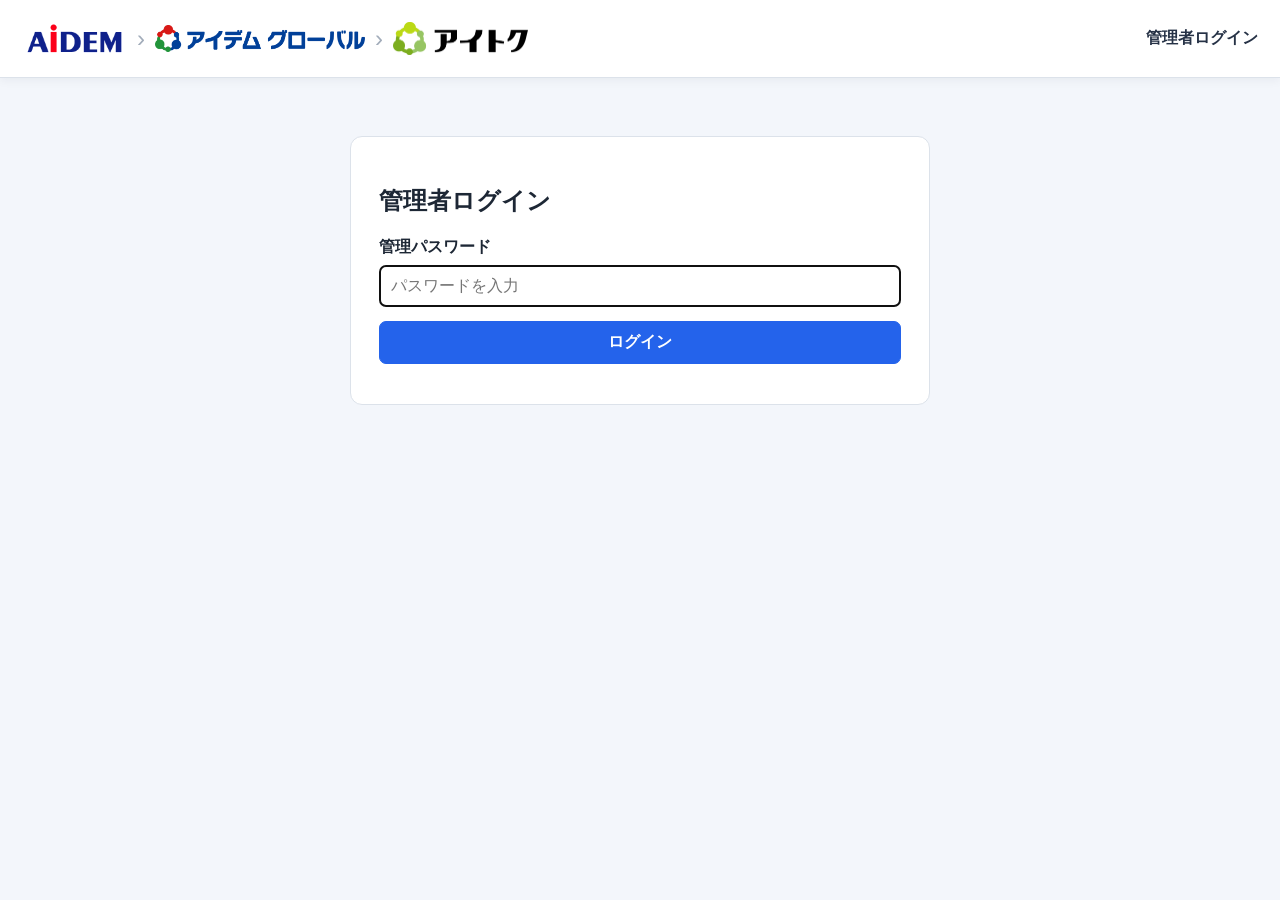
==== commit cce84d97: "Update admin.html" ====
--- a/admin.html
+++ b/admin.html
@@ -1,14 +1,32 @@
 <!DOCTYPE html>
 <html lang="ja">
+
 <head>
   <meta charset="UTF-8">
-  <meta name="viewport" content="width=device-width, initial-scale=1.0">
-  <title>飲食料品製造業 模擬試験 管理画面</title>
-  <link rel="stylesheet" href="style.css">
+
+  <meta
+    name="viewport"
+    content="width=device-width, initial-scale=1.0"
+  >
+
+  <title>
+    特定技能 模擬試験 管理画面
+  </title>
+
+  <link
+    rel="stylesheet"
+    href="style.css"
+  >
 </head>
-<body>
-<div id="adminApp"></div>
-<script src="config.js"></script>
-<script src="admin.js"></script>
+
+
+<body class="admin-page">
+
+  <div id="adminApp"></div>
+
+  <script src="config.js"></script>
+  <script src="admin.js"></script>
+
 </body>
-</html>+
+</html>
